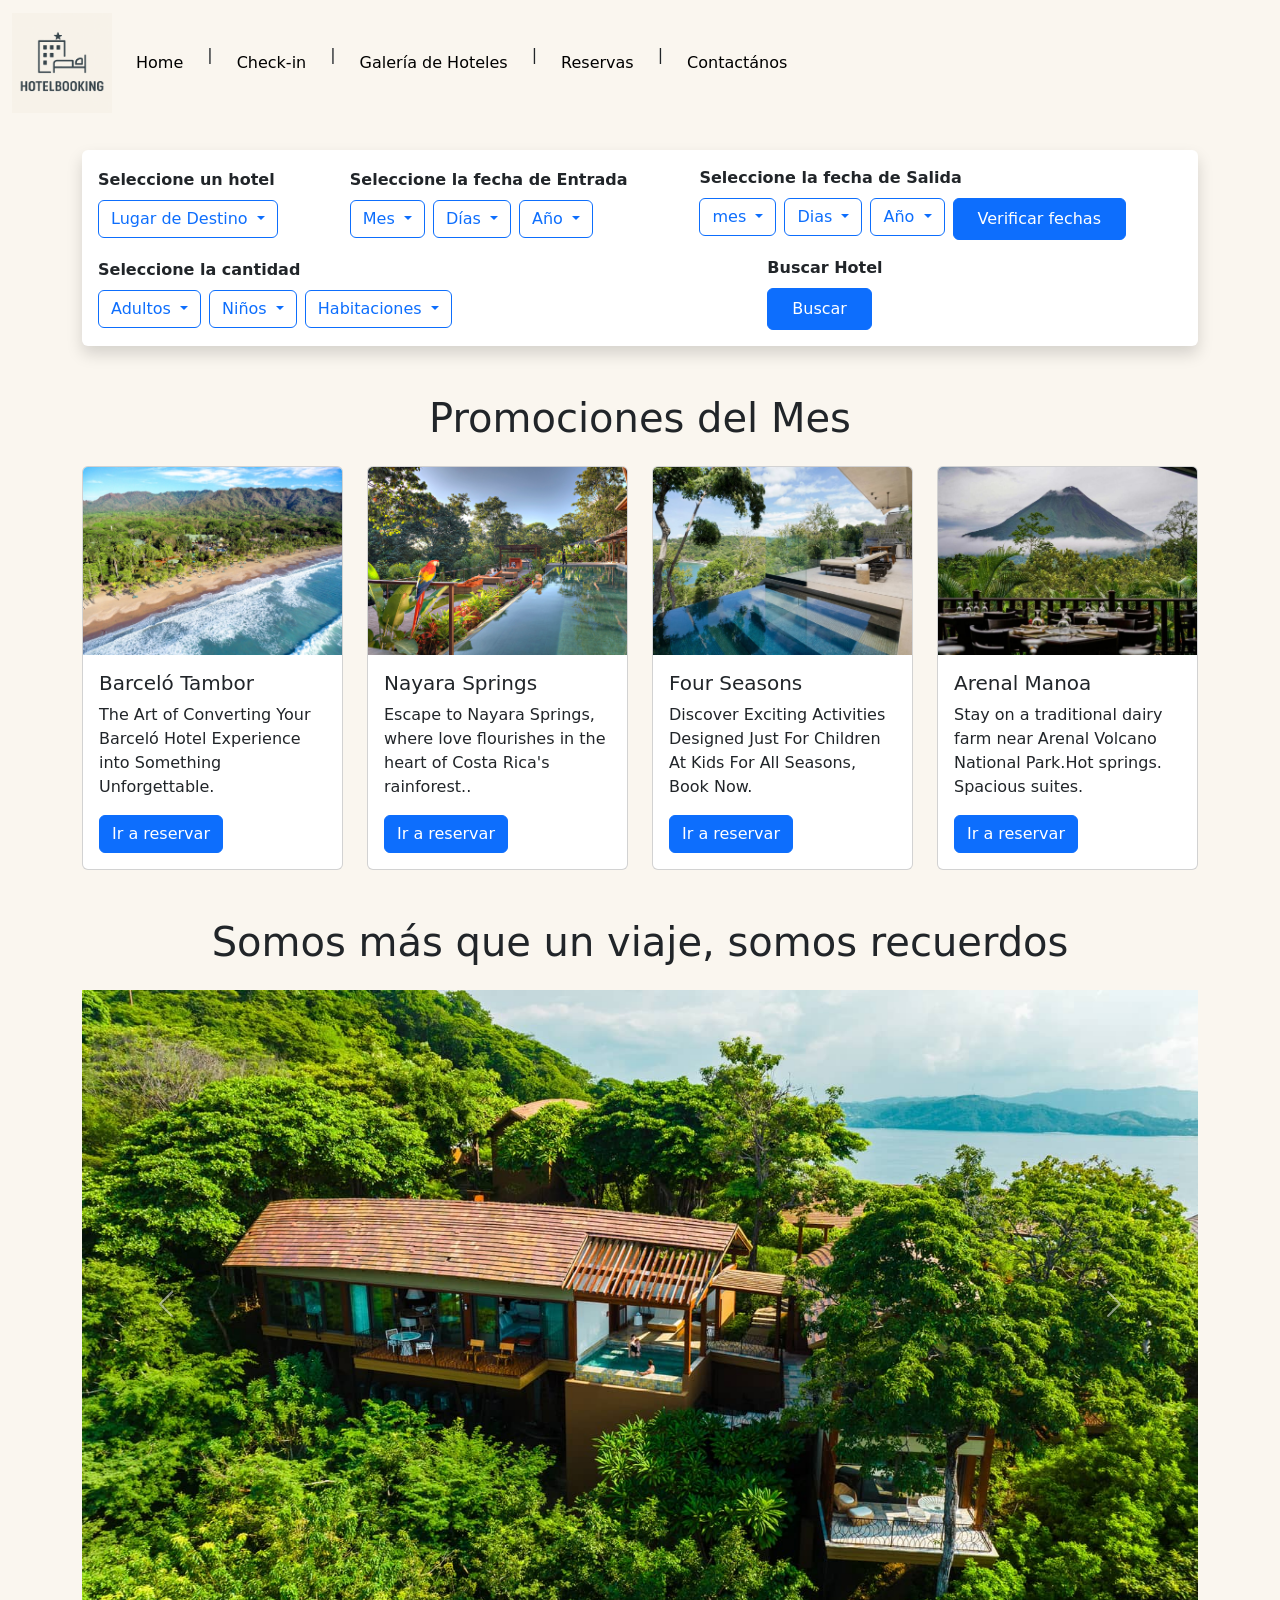
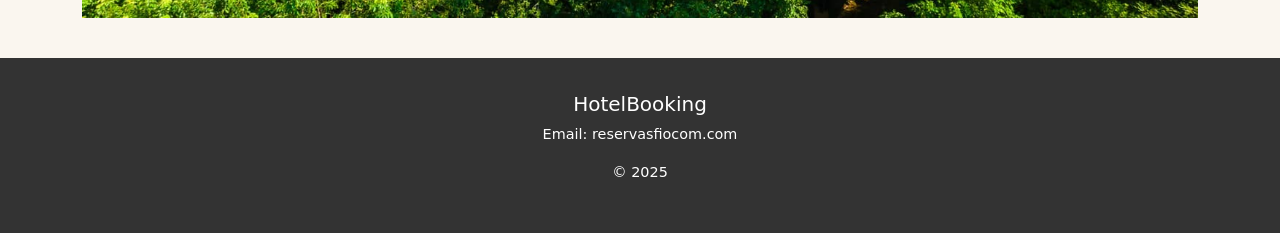
==== index.html @ 276666b4 "WIP validaciones paginas" ====
<!doctype html>
<html lang="en">

  <head>
    <meta charset="utf-8">
    <meta name="viewport" content="width=device-width, initial-scale=1">
    <title>PaginaPrincipal</title>
    <link rel="stylesheet" href="Style.css">
    <link
      href="https://cdn.jsdelivr.net/npm/bootstrap@5.3.5/dist/css/bootstrap.min.css"
      rel="stylesheet"
      integrity="sha384-SgOJa3DmI69IUzQ2PVdRZhwQ+dy64/BUtbMJw1MZ8t5HZApcHrRKUc4W0kG879m7"
      crossorigin="anonymous">
    <script>
        // Declaraciones globales para que no se redeclaren en los scripts internos
        let hotelSeleccionado = null;
        let mesSeleccionado = null;
        let diaSeleccionado = null;
        let añoSeleccionado = null;
        let mesSeleccionadoSalida = null;
        let diaSeleccionadoSalida = null;
        let añoSeleccionadoSalida = null;
        let adultoSeleccionado = null;
        let ninoSeleccionado = null;
        let habitacionesSeleccionadas = null;
      </script>
  </head>

  <body style="background-color: #FAF6EF">
    <header>
      <nav class="navbar navbar-expand-lg" style="background-color: #FAF6EF;">
        <div class="container-fluid">
          <a class="navbar-brand" href="index.html"><img src="img/logo.png"
              width="100px"></a>
          <button class="navbar-toggler" type="button" data-bs-toggle="collapse"
            data-bs-target="#navbarSupportedContent"
            aria-controls="navbarSupportedContent"
            aria-expanded="false" aria-label="Toggle navigation">
            <span class="navbar-toggler-icon"></span>
          </button>

          <div class="collapse navbar-collapse">
            <ul class="navbar-nav me-auto">
              <li class="nav-item">
                <a class="nav-link active" aria-current="page"
                  href="index.html">Home</a>
              </li>
              <div class="px-3">|</div>
              <li class="nav-item">
                <a class="nav-link active" aria-current="page"
                  href="checkIn.html">Check-in</a>
              </li>
              <div class="px-3">|</div>
              <li class="nav-item">
                <a class="nav-link active" aria-current="page"
                  href="galeriaDeHoteles.html">Galería de
                  Hoteles</a>
              </li>
              <div class="px-3">|</div>
              <li class="nav-item">
                <a class="nav-link active" aria-current="page"
                  href="reservas.html">Reservas</a>
              </li>
              <div class="px-3">|</div>
              <li class="nav-item">
                <a class="nav-link active" aria-current="page"
                  href="contactanos.html">Contactános</a>
              </li>
            </ul>
          </div>
        </nav>
      </header>

      <div class="container my-4">
        <div
          class="p-3 rounded shadow d-flex flex-wrap align-items-center bg-white gap-3"
          , class="row">

          <!-- hotel -->
          <div class="d-flex align-items-center flex-grow-1">
            <div class="col-md-12">
              <strong class="mb-2 d-block">Seleccione un hotel</strong>
              <div class="dropdown">
                <button id="dropdownHotelBtn"
                  class="btn btn-outline-primary dropdown-toggle" href="#"
                  role="button"
                  data-bs-toggle="dropdown" aria-expanded="false">
                  Lugar de Destino
                </button>

                <ul class="dropdown-menu">
                  <li><a class="dropdown-item" href="#"
                      onclick="seleccionarHotel('Barceló Tambor - All Inclusive')">Barceló
                      Tambor - All Inclusive</a></li>
                  <li><hr class="dropdown-divider"></li>
                  <li><a class="dropdown-item" href="#"
                      onclick="seleccionarHotel('Nayara Gardens')">Nayara
                      Gardens</a></li>
                  <li><hr class="dropdown-divider"></li>
                  <li><a class="dropdown-item" href="#"
                      onclick="seleccionarHotel('Four Seasons Resort Costa Rica at Peninsula Papagayo')">Four
                      Seasons Resort Costa Rica</a></li>
                  <li><hr class="dropdown-divider"></li>
                  <li><a class="dropdown-item" href="#"
                      onclick="seleccionarHotel('Arenal Manoa')">Arenal
                      Manoa</a></li>
                </ul>
              </div>
            </div>
          </div>
          <script>
             
            
              function seleccionarHotel(nombreHotel) {
                document.getElementById('dropdownHotelBtn').textContent = nombreHotel;
                hotelSeleccionado = nombreHotel;
                console.log("Hotel seleccionado:", hotelSeleccionado);
              }
            </script>

          <!-- entrada mes-->
          <!-- Entrada Mes, Día y Año -->
          <div class="d-flex align-items-center flex-grow-1">
            <div class="col-md-12">
              <strong class="mb-2 d-block">Seleccione la fecha de
                Entrada</strong>

              <div class="d-flex gap-2">

                <!-- Dropdown Mes -->
                <div class="dropdown">
                  <button id="dropdownMesBtn"
                    class="btn btn-outline-primary dropdown-toggle"
                    href="#" role="button"
                    data-bs-toggle="dropdown" aria-expanded="false">
                    Mes
                  </button>

                  <ul class="dropdown-menu"
                    style="max-height: 200px; overflow-y: auto;">
                    <li><a class="dropdown-item" href="#"
                        onclick="seleccionarMes('Enero')">Enero</a></li>
                    <li><a class="dropdown-item" href="#"
                        onclick="seleccionarMes('Febrero')">Febrero</a></li>
                    <li><a class="dropdown-item" href="#"
                        onclick="seleccionarMes('Marzo')">Marzo</a></li>
                    <li><a class="dropdown-item" href="#"
                        onclick="seleccionarMes('Abril')">Abril</a></li>
                    <li><a class="dropdown-item" href="#"
                        onclick="seleccionarMes('Mayo')">Mayo</a></li>
                    <li><a class="dropdown-item" href="#"
                        onclick="seleccionarMes('Junio')">Junio</a></li>
                    <li><a class="dropdown-item" href="#"
                        onclick="seleccionarMes('Julio')">Julio</a></li>
                    <li><a class="dropdown-item" href="#"
                        onclick="seleccionarMes('Agosto')">Agosto</a></li>
                    <li><a class="dropdown-item" href="#"
                        onclick="seleccionarMes('Septiembre')">Septiembre</a></li>
                    <li><a class="dropdown-item" href="#"
                        onclick="seleccionarMes('Octubre')">Octubre</a></li>
                    <li><a class="dropdown-item" href="#"
                        onclick="seleccionarMes('Noviembre')">Noviembre</a></li>
                    <li><a class="dropdown-item" href="#"
                        onclick="seleccionarMes('Diciembre')">Diciembre</a></li>
                  </ul>
                </div>

                <script>
        document.addEventListener("DOMContentLoaded", function () {
          let mesSeleccionado = null;
      
          function seleccionarMes(nombreMes) {
            document.getElementById('dropdownMesBtn').textContent = nombreMes;
            mesSeleccionado = nombreMes;
            console.log("Mes seleccionado:", mesSeleccionado);
          }
      
          window.seleccionarMes = seleccionarMes;
        });
      </script>

                <!-- Dropdown Día -->
                <div class="dropdown">
                  <button id="dropdownDiasBtn"
                    class="btn btn-outline-primary dropdown-toggle"
                    href="#" role="button"
                    data-bs-toggle="dropdown" aria-expanded="false">
                    Días
                  </button>

                  <ul class="dropdown-menu"
                    style="max-height: 200px; overflow-y: auto;">
                    <li><a class="dropdown-item" href="#"
                        onclick="seleccionarDia('1')">1</a></li>
                    <li><a class="dropdown-item" href="#"
                        onclick="seleccionarDia('2')">2</a></li>
                    <li><a class="dropdown-item" href="#"
                        onclick="seleccionarDia('3')">3</a></li>
                    <li><a class="dropdown-item" href="#"
                        onclick="seleccionarDia('4')">4</a></li>
                    <li><a class="dropdown-item" href="#"
                        onclick="seleccionarDia('5')">5</a></li>
                    <li><a class="dropdown-item" href="#"
                        onclick="seleccionarDia('6')">6</a></li>
                    <li><a class="dropdown-item" href="#"
                        onclick="seleccionarDia('7')">7</a></li>
                    <li><a class="dropdown-item" href="#"
                        onclick="seleccionarDia('8')">8</a></li>
                    <li><a class="dropdown-item" href="#"
                        onclick="seleccionarDia('9')">9</a></li>
                    <li><a class="dropdown-item" href="#"
                        onclick="seleccionarDia('10')">10</a></li>
                    <li><a class="dropdown-item" href="#"
                        onclick="seleccionarDia('11')">11</a></li>
                    <li><a class="dropdown-item" href="#"
                        onclick="seleccionarDia('12')">12</a></li>
                    <li><a class="dropdown-item" href="#"
                        onclick="seleccionarDia('13')">13</a></li>
                    <li><a class="dropdown-item" href="#"
                        onclick="seleccionarDia('14')">14</a></li>
                    <li><a class="dropdown-item" href="#"
                        onclick="seleccionarDia('15')">15</a></li>
                    <li><a class="dropdown-item" href="#"
                        onclick="seleccionarDia('16')">16</a></li>
                    <li><a class="dropdown-item" href="#"
                        onclick="seleccionarDia('17')">17</a></li>
                    <li><a class="dropdown-item" href="#"
                        onclick="seleccionarDia('18')">18</a></li>
                    <li><a class="dropdown-item" href="#"
                        onclick="seleccionarDia('19')">19</a></li>
                    <li><a class="dropdown-item" href="#"
                        onclick="seleccionarDia('20')">20</a></li>
                    <li><a class="dropdown-item" href="#"
                        onclick="seleccionarDia('21')">21</a></li>
                    <li><a class="dropdown-item" href="#"
                        onclick="seleccionarDia('22')">22</a></li>
                    <li><a class="dropdown-item" href="#"
                        onclick="seleccionarDia('23')">23</a></li>
                    <li><a class="dropdown-item" href="#"
                        onclick="seleccionarDia('24')">24</a></li>
                    <li><a class="dropdown-item" href="#"
                        onclick="seleccionarDia('25')">25</a></li>
                    <li><a class="dropdown-item" href="#"
                        onclick="seleccionarDia('26')">26</a></li>
                    <li><a class="dropdown-item" href="#"
                        onclick="seleccionarDia('27')">27</a></li>
                    <li><a class="dropdown-item" href="#"
                        onclick="seleccionarDia('28')">28</a></li>
                    <li><a class="dropdown-item" href="#"
                        onclick="seleccionarDia('29')">29</a></li>
                    <li><a class="dropdown-item" href="#"
                        onclick="seleccionarDia('30')">30</a></li>
                    <li><a class="dropdown-item" href="#"
                        onclick="seleccionarDia('31')">31</a></li>
                  </ul>
                </div>

                <script>
  document.addEventListener("DOMContentLoaded", function () {
    

    function seleccionarDia(nombreDia) {
      document.getElementById('dropdownDiasBtn').textContent = nombreDia;
      diaSeleccionado = nombreDia;
      console.log("Día seleccionado:", diaSeleccionado);
    }

    // Asigna la función al ámbito global
    window.seleccionarDia = seleccionarDia;
  });
</script>

                <!-- Dropdown Año -->
                <div class="dropdown">
                  <button id="dropdownAñoBtn"
                    class="btn btn-outline-primary dropdown-toggle"
                    href="#" role="button"
                    data-bs-toggle="dropdown" aria-expanded="false">
                    Año
                  </button>

                  <ul class="dropdown-menu"
                    style="max-height: 200px; overflow-y: auto;">
                    <li><a class="dropdown-item" href="#"
                        onclick="seleccionarAño('2025')">2025</a></li>
                    <li><a class="dropdown-item" href="#"
                        onclick="seleccionarAño('2026')">2026</a></li>
                    <li><a class="dropdown-item" href="#"
                        onclick="seleccionarAño('2027')">2027</a></li>
                  </ul>
                </div>

                <script>
        
        function seleccionarAño(año) {
          document.getElementById('dropdownAñoBtn').textContent = año;
          añoSeleccionado = año;
          console.log("año seleccionado:", añoSeleccionado);
        }
      </script>

              </div>
            </div>
          </div>
          <!-- salida reserva-->
          <div class="d-flex align-items-center flex-grow-1">
            <div class="col-md-12">
              <strong class="mb-2 d-block">Seleccione la fecha de
                Salida</strong>

              <div class="d-flex gap-2">
                <div class="dropdown">
                  <button id="dropdownMesSalidaBtn"
                    class="btn btn-outline-primary dropdown-toggle" href="#"
                    role="button"
                    data-bs-toggle="dropdown" aria-expanded="false">
                    mes
                  </button>

                  <!--mes -->
                  <ul class="dropdown-menu"
                    style="max-height: 200px; overflow-y: auto;">
                    <li><a class="dropdown-item" href="#"
                        onclick="seleccionarMesSalida('Enero')">Enero
                      </a></li>
                    <li><a class="dropdown-item" href="#"
                        onclick="seleccionarMesSalida('Febrero')">Febrero</a></li>
                    <li><a class="dropdown-item" href="#"
                        onclick="seleccionarMesSalida('Marzo')">Marzo</a></li>
                    <li><a class="dropdown-item" href="#"
                        onclick="seleccionarMesSalida('Abril')">Abril</a></li>
                    <li><a class="dropdown-item" href="#"
                        onclick="seleccionarMesSalida('Mayo')">Mayo</a></li>
                    <li><a class="dropdown-item" href="#"
                        onclick="seleccionarMesSalida('Junio')">Junio</a></li>
                    <li><a class="dropdown-item" href="#"
                        onclick="seleccionarMesSalida('Julio')">Julio</a></li>
                    <li><a class="dropdown-item" href="#"
                        onclick="seleccionarMesSalida('Agosto')">Agosto</a></li>
                    <li><a class="dropdown-item" href="#"
                        onclick="seleccionarMesSalida('Septiembre')">Septiembre</a></li>
                    <li><a class="dropdown-item" href="#"
                        onclick="seleccionarMesSalida('Octubre')">Octubre</a></li>
                    <li><a class="dropdown-item" href="#"
                        onclick="seleccionarMesSalida('Noviembre')">Noviembre</a></li>
                    <li><a class="dropdown-item" href="#"
                        onclick="seleccionarMesSalida('Diciembre')">Diciembre</a></li>
                  </ul>
                </div>

                <script>
                
              function seleccionarMesSalida(nombreMes) {
                document.getElementById('dropdownMesSalidaBtn').textContent = nombreMes;
                mesSeleccionadoSalida = nombreMes;
                console.log("mes seleccionado:", mesSeleccionadoSalida);
              }
            </script>
                <!--Dias -->
                <div class=" dropdown">

                  <button id="dropdownDiasSalidaBtn"
                    class="btn btn-outline-primary dropdown-toggle" href="#"
                    role="button"
                    data-bs-toggle="dropdown" aria-expanded="false">
                    Dias
                  </button>

                  <ul class="dropdown-menu"
                    style="max-height: 200px; overflow-y: auto;">
                    <li><a class="dropdown-item" href="#"
                        onclick="seleccionarDiaSalida('1')">1</a></li>
                    <li><a class="dropdown-item" href="#"
                        onclick="seleccionarDiaSalida('2')">2</a></li>
                    <li><a class="dropdown-item" href="#"
                        onclick="seleccionarDiaSalida('3')">3</a></li>
                    <li><a class="dropdown-item" href="#"
                        onclick="seleccionarDiaSalida('4')">4</a></li>
                    <li><a class="dropdown-item" href="#"
                        onclick="seleccionarDiaSalida('5')">5</a></li>
                    <li><a class="dropdown-item" href="#"
                        onclick="seleccionarDiaSalida('6')">6</a></li>
                    <li><a class="dropdown-item" href="#"
                        onclick="seleccionarDiaSalida('7')">7</a></li>
                    <li><a class="dropdown-item" href="#"
                        onclick="seleccionarDiaSalida('8')">8</a></li>
                    <li><a class="dropdown-item" href="#"
                        onclick="seleccionarDiaSalida('9')">9</a></li>
                    <li><a class="dropdown-item" href="#"
                        onclick="seleccionarDiaSalida('10')">10</a></li>
                    <li><a class="dropdown-item" href="#"
                        onclick="seleccionarDiaSalida('11')">11</a></li>
                    <li><a class="dropdown-item" href="#"
                        onclick="seleccionarDiaSalida('12')">12</a></li>
                    <li><a class="dropdown-item" href="#"
                        onclick="seleccionarDiaSalida('13')">13</a></li>
                    <li><a class="dropdown-item" href="#"
                        onclick="seleccionarDiaSalida('14')">14</a></li>
                    <li><a class="dropdown-item" href="#"
                        onclick="seleccionarDiaSalida('15')">15</a></li>
                    <li><a class="dropdown-item" href="#"
                        onclick="seleccionarDiaSalida('16')">16</a></li>
                    <li><a class="dropdown-item" href="#"
                        onclick="seleccionarDiaSalida('17')">17</a></li>
                    <li><a class="dropdown-item" href="#"
                        onclick="seleccionarDiaSalida('18')">18</a></li>
                    <li><a class="dropdown-item" href="#"
                        onclick="seleccionarDiaSalida('19')">19</a></li>
                    <li><a class="dropdown-item" href="#"
                        onclick="seleccionarDiaSalida('20')">20</a></li>
                    <li><a class="dropdown-item" href="#"
                        onclick="seleccionarDiaSalida('21')">21</a></li>
                    <li><a class="dropdown-item" href="#"
                        onclick="seleccionarDiaSalida('22')">22</a></li>
                    <li><a class="dropdown-item" href="#"
                        onclick="seleccionarDiaSalida('23')">23</a></li>
                    <li><a class="dropdown-item" href="#"
                        onclick="seleccionarDiaSalida('24')">24</a></li>
                    <li><a class="dropdown-item" href="#"
                        onclick="seleccionarDiaSalida('25')">25</a></li>
                    <li><a class="dropdown-item" href="#"
                        onclick="seleccionarDiaSalida('26')">26</a></li>
                    <li><a class="dropdown-item" href="#"
                        onclick="seleccionarDiaSalida('27')">27</a></li>
                    <li><a class="dropdown-item" href="#"
                        onclick="seleccionarDiaSalida('28')">28</a></li>
                    <li><a class="dropdown-item" href="#"
                        onclick="seleccionarDiaSalida('29')">29</a></li>
                    <li><a class="dropdown-item" href="#"
                        onclick="seleccionarDiaSalida('30')">30</a></li>
                    <li><a class="dropdown-item" href="#"
                        onclick="seleccionarDiaSalida('31')">31</a></li>
                  </ul>
                </div>
                <script>
                     
                      function seleccionarDiaSalida(dia) {
                        document.getElementById('dropdownDiasSalidaBtn').textContent = dia;
                        diaSeleccionadoSalida = dia;
                        console.log("dia seleccionado para salir :", diaSeleccionadoSalida);
                      }
                    </script>

                <!-- Año Salida-->
                <div class="dropdown">
                  <button id="dropdownAñoSalidaBtn"
                    class="btn btn-outline-primary dropdown-toggle" href="#"
                    role="button"
                    data-bs-toggle="dropdown" aria-expanded="false">
                    Año
                  </button>

                  <ul class="dropdown-menu"
                    style="max-height: 200px; overflow-y: auto;">
                    <li><a class="dropdown-item" href="#"
                        onclick="seleccionarAñoSalida('2025')">2025</a></li>
                    <li><a class="dropdown-item" href="#"
                        onclick="seleccionarAñoSalida('2026')">2026</a></li>
                    <li><a class="dropdown-item" href="#"
                        onclick="seleccionarAñoSalida('2027')">2027</a></li>
                  </ul>
                </div>
                <script>
               
               
                function seleccionarAñoSalida(año) {
                  document.getElementById('dropdownAñoSalidaBtn').textContent = año;
                  añoSeleccionadoSalida = año;
                  console.log("año seleccionado:", añoSeleccionadoSalida);
                }
              </script>
                <script>
                  const meses = {
                    "Enero": 0, "Febrero": 1, "Marzo": 2, "Abril": 3,
                    "Mayo": 4, "Junio": 5, "Julio": 6, "Agosto": 7,
                    "Septiembre": 8, "Octubre": 9, "Noviembre": 10, "Diciembre": 11
                  };
                </script>

                <script>
  function validarFechas() {
    const seleccionarMes = document.getElementById('dropdownMesBtn').textContent;
    const seleccionarDia = document.getElementById('dropdownDiasBtn').textContent;
    const seleccionarAño = document.getElementById('dropdownAñoBtn').textContent;
    
    if (
      !seleccionarMes || !seleccionarDia || !seleccionarAño ||
      !mesSeleccionadoSalida || !diaSeleccionadoSalida || !añoSeleccionadoSalida
    ) {
      alert(" Debes seleccionar todas las fechas de entrada y salida.");
      return;
    }

    const fechaEntrada = new Date(
      parseInt(seleccionarAño),
      meses[seleccionarMes],
      parseInt(seleccionarDia)
    );

    const fechaSalida = new Date(
      parseInt(añoSeleccionadoSalida),
      meses[mesSeleccionadoSalida],
      parseInt(diaSeleccionadoSalida)
    );

    if (fechaSalida <= fechaEntrada) {
      alert("❌ La fecha no esta disponible.");
    } else {
      alert("✅ Las fecha esta disponible.");
    }
  }
</script>
                <script>           
  function direcionPaginaHabitacion() {
    if (hotelSeleccionado && mesSeleccionado && diaSeleccionado && añoSeleccionado && mesSeleccionadoSalida && diaSeleccionadoSalida && añoSeleccionadoSalida && adultoSeleccionado && ninoSeleccionado && habitacionesSeleccionadas === "Arenal Manoa") {
      window.location.href = "Manoa.html";
    } else if (hotelSeleccionado === "Barceló Tambor - All Inclusive") {
      window.location.href = "Barcelo.html";
    } else if (hotelSeleccionado === "Nayara Gardens") {
      window.location.href = "Nayara.html";
    }else if (hotelSeleccionado === "Four Seasons Resort Costa Rica at Peninsula Papagayo") {
      window.location.href = "papagayo.html";
    } else {
      window.location.href = "Manoa.html";
    }


    
      
  }
  </script>
                <button class="btn btn-primary px-4 py-2"
                  onclick="validarFechas()">Verificar fechas</button>

              </div>
            </div>
          </div>

          <!-- boton buscar y huespedes -->
          <!-- Habitaciones -->
          <div class="d-flex align-items-center flex-grow-1">
            <div class="col-md-12">
              <strong class="mb-2 d-block">Seleccione la cantidad</strong>
              <div class="d-flex gap-2">
                <div class="dropdown">
                  <button id="dropdownAñoAdultoBtn"
                    class="btn btn-outline-primary dropdown-toggle" href
                    role="button"
                    data-bs-toggle="dropdown" aria-expanded="false">
                    Adultos
                  </button>

                  <ul class="dropdown-menu"
                    style="max-height: 200px; overflow-y: auto;">

                    <li><a class="dropdown-item" href="#"
                        onclick="seleccionarAdulto('1')">1</a></li>
                    <li><a class="dropdown-item" href="#"
                        onclick="seleccionarAdulto('2')">2</a></li>
                    <li><a class="dropdown-item" href="#"
                        onclick="seleccionarAdulto('3')">3</a></li>
                    <li><a class="dropdown-item" href="#"
                        onclick="seleccionarAdulto('4')">4</a></li>
                    <li><a class="dropdown-item" href="#"
                        onclick="seleccionarAdulto('5')">5</a></li>
                  </ul>
                </div>

                <script>
                  
                  function seleccionarAdulto(adulto) {
                   document.getElementById('dropdownAñoAdultoBtn').textContent = adulto;
                     localStorage.setItem("adultosSeleccionados", adulto);  // Se guarda en localStorage
                     console.log("Adultos seleccionados:", adulto);
                  }
                </script>

                <div class="dropdown">
                  <button id="dropdownninoBtn"
                    class="btn btn-outline-primary dropdown-toggle" href="#"
                    role="button"
                    data-bs-toggle="dropdown" aria-expanded="false">
                    Niños

                  </button>

                  <ul class="dropdown-menu"
                    style="max-height: 200px; overflow-y: auto;">

                    <li><a class="dropdown-item" href="#"
                        onclick="seleccionarnino('1')">1</a></li>
                    <li><a class="dropdown-item" href="#"
                        onclick="seleccionarnino('2')">2</a></li>
                    <li><a class="dropdown-item" href="#"
                        onclick="seleccionarnino('3')">3</a></li>
                    <li><a class="dropdown-item" href="#"
                        onclick="seleccionarnino('4')">4</a></li>
                    <li><a class="dropdown-item" href="#"
                        onclick="seleccionarnino('5')">5</a></li>
                  </ul>
                </div>

                <script>
                 
                  function seleccionarnino(nino) {
                    document.getElementById('dropdownninoBtn').textContent = nino;
                    ninoSeleccionado = nino;
                    console.log("niño seleccionado:", ninoSeleccionado);
                  }
                </script>

                <div class="dropdown">
                  <button id="dropdownHabitacionesBtn"
                    class="btn btn-outline-primary dropdown-toggle" href="#"
                    role="button"
                    data-bs-toggle="dropdown" aria-expanded="false">
                    Habitaciones
                  </button>

                  <ul class="dropdown-menu"
                    style="max-height: 200px; overflow-y: auto;">
                    <li><a class="dropdown-item" href="#"
                        onclick="seleccionarHabitaciones('1')">1</a></li>
                    <li><a class="dropdown-item" href="#"
                        onclick="seleccionarHabitaciones('2')">2</a></li>
                    <li><a class="dropdown-item" href="#"
                        onclick="seleccionarHabitaciones('3')">3</a></li>
                    <li><a class="dropdown-item" href="#"
                        onclick="seleccionarHabitaciones('4')">4</a></li>
                    <li><a class="dropdown-item" href="#"
                        onclick="seleccionarHabitaciones('5')">5</a></li>
                  </ul>

                  <script>
                    
                    function seleccionarHabitaciones(habitaciones) {
                      document.getElementById('dropdownHabitacionesBtn').textContent = habitaciones;
                      habitacionesSeleccionadas = habitaciones;
                      console.log("habitaciones seleccionadas:", habitacionesSeleccionadas);
                    }
                  </script>
                </div>

              </div>
            </div>
          </div>
        </header>
        <script>

          

        </script>
        <div class="d-flex align-items-center flex-grow-1">
          <div class="col-md-12">
            <strong class="mb-2 d-block">Buscar Hotel</strong>
            <div class="d-flex gap-2">
              <div class="dropdown">

                <button class="btn btn-primary px-4 py-2"
                  onclick="direcionPaginaHabitacion()">Buscar</button>

              </div>
            </div>
          </div>
        </div>
      </div>
    </div>

    <div class="container">
      <div class="mt-5"></div>
      <h1 class="text-center mb-4">Promociones del Mes</h1>

      <div class="contenedor">
        <header class="row justify-content-center"
          style="background-color: #FAF6EF;">
          <div class="col-lg-3 col-md-6 col-sm-12 col-3">
            <div class="card" style=width:100%>
              <img src="img/barceloPlaya.jpg" class="card-img-top" alt="img">
              <div class="card-body">
                <h5 class="card-title">Barceló Tambor</h5>
                <p class="card-text">The Art of Converting Your Barceló Hotel
                  Experience into Something Unforgettable.</p>
                <a href="reservas.html" class="btn btn-primary">Ir a
                  reservar</a>
              </div>

            </div>
          </div>
          <div class="col-lg-3 col-md-6 col-sm-12 col-3">
            <div class="card" style=width:100%>
              <img src="img/Nayara.jpg" class="card-img-top" alt="img">
              <div class="card-body">
                <h5 class="card-title">Nayara Springs</h5>
                <p class="card-text">Escape to Nayara Springs, where love
                  flourishes in the heart of Costa Rica's rainforest..</p>
                <a href="reservas.html" class="btn btn-primary">Ir a
                  reservar</a>
              </div>
            </div>
          </div>
          <div class="col-lg-3 col-md-6 col-sm-12 col-3">
            <div class="card" style=width:100%>
              <img src="img/four.jpg" class="card-img-top" alt="img">
              <div class="card-body">
                <h5 class="card-title">Four Seasons </h5>
                <p class="card-text">Discover Exciting Activities Designed Just
                  For Children At Kids For All Seasons, Book Now.</p>
                <a href="reservas.html" class="btn btn-primary">Ir a
                  reservar</a>
              </div>
            </div>
          </div>
          <div class="col-lg-3 col-md-6 col-sm-12 col-3">
            <div class="card" style=width:100%>
              <img src="img/arenal.jpg" class="card-img-top" alt="img">
              <div class="card-body">
                <h5 class="card-title">Arenal Manoa</h5>
                <p class="card-text">Stay on a traditional dairy farm near
                  Arenal Volcano National Park.Hot springs. Spacious suites.</p>
                <a href="reservas.html" class="btn btn-primary">Ir a
                  reservar</a>
              </div>
            </div>
          </div>
        </header>
      </div>
    </div>

    <div class="container">
      <div class="mt-5"></div>
      <h1 class="text-center mb-4">Somos más que un viaje, somos
        recuerdos</h1>
      <div id="carouselExample" class="carousel slide">
        <div class="carousel-inner">
          <div class="carousel-item active">
            <img src="img/bosquef.jpg" class="d-block w-100" alt="...">
          </div>
          <div class="carousel-item">
            <img src="img/arenal-costa-rica-hot-springs-resort-h1.jpg"
              class="d-block w-100" alt="...">
          </div>
          <div class="carousel-item">
            <img src="img/barcelocuarto.jpg" class="d-block w-100" alt="...">
          </div>
        </div>
        <button class="carousel-control-prev" type="button"
          data-bs-target="#carouselExample" data-bs-slide="prev">
          <span class="carousel-control-prev-icon" aria-hidden="true"></span>
          <span class="visually-hidden">Previous</span>
        </button>
        <button class="carousel-control-next" type="button"
          data-bs-target="#carouselExample" data-bs-slide="next">
          <span class="carousel-control-next-icon" aria-hidden="true"></span>
          <span class="visually-hidden">Next</span>
        </button>
      </div>
    </div>

    <script
      src="https://cdn.jsdelivr.net/npm/bootstrap@5.3.5/dist/js/bootstrap.bundle.min.js"
      integrity="sha384-k6d4wzSIapyDyv1kpU366/PK5hCdSbCRGRCMv+eplOQJWyd1fbcAu9OCUj5zNLiq"
      crossorigin="anonymous">
    </script>

    <footer>
      <div class="container text-center py-4">
        <h5>HotelBooking</h5>
        <p>Email: reservasfiocom.com
          <p>&copy; 2025 </p>
        </footer>

      </body>

    </html>
---- Style.css ----
footer {
    background-color: #333;
    color: white;
    text-align: center;
    margin-top: 40px;
    padding: 10px 0; 
    
}

footer p {
    font-size: 0.9rem;
}
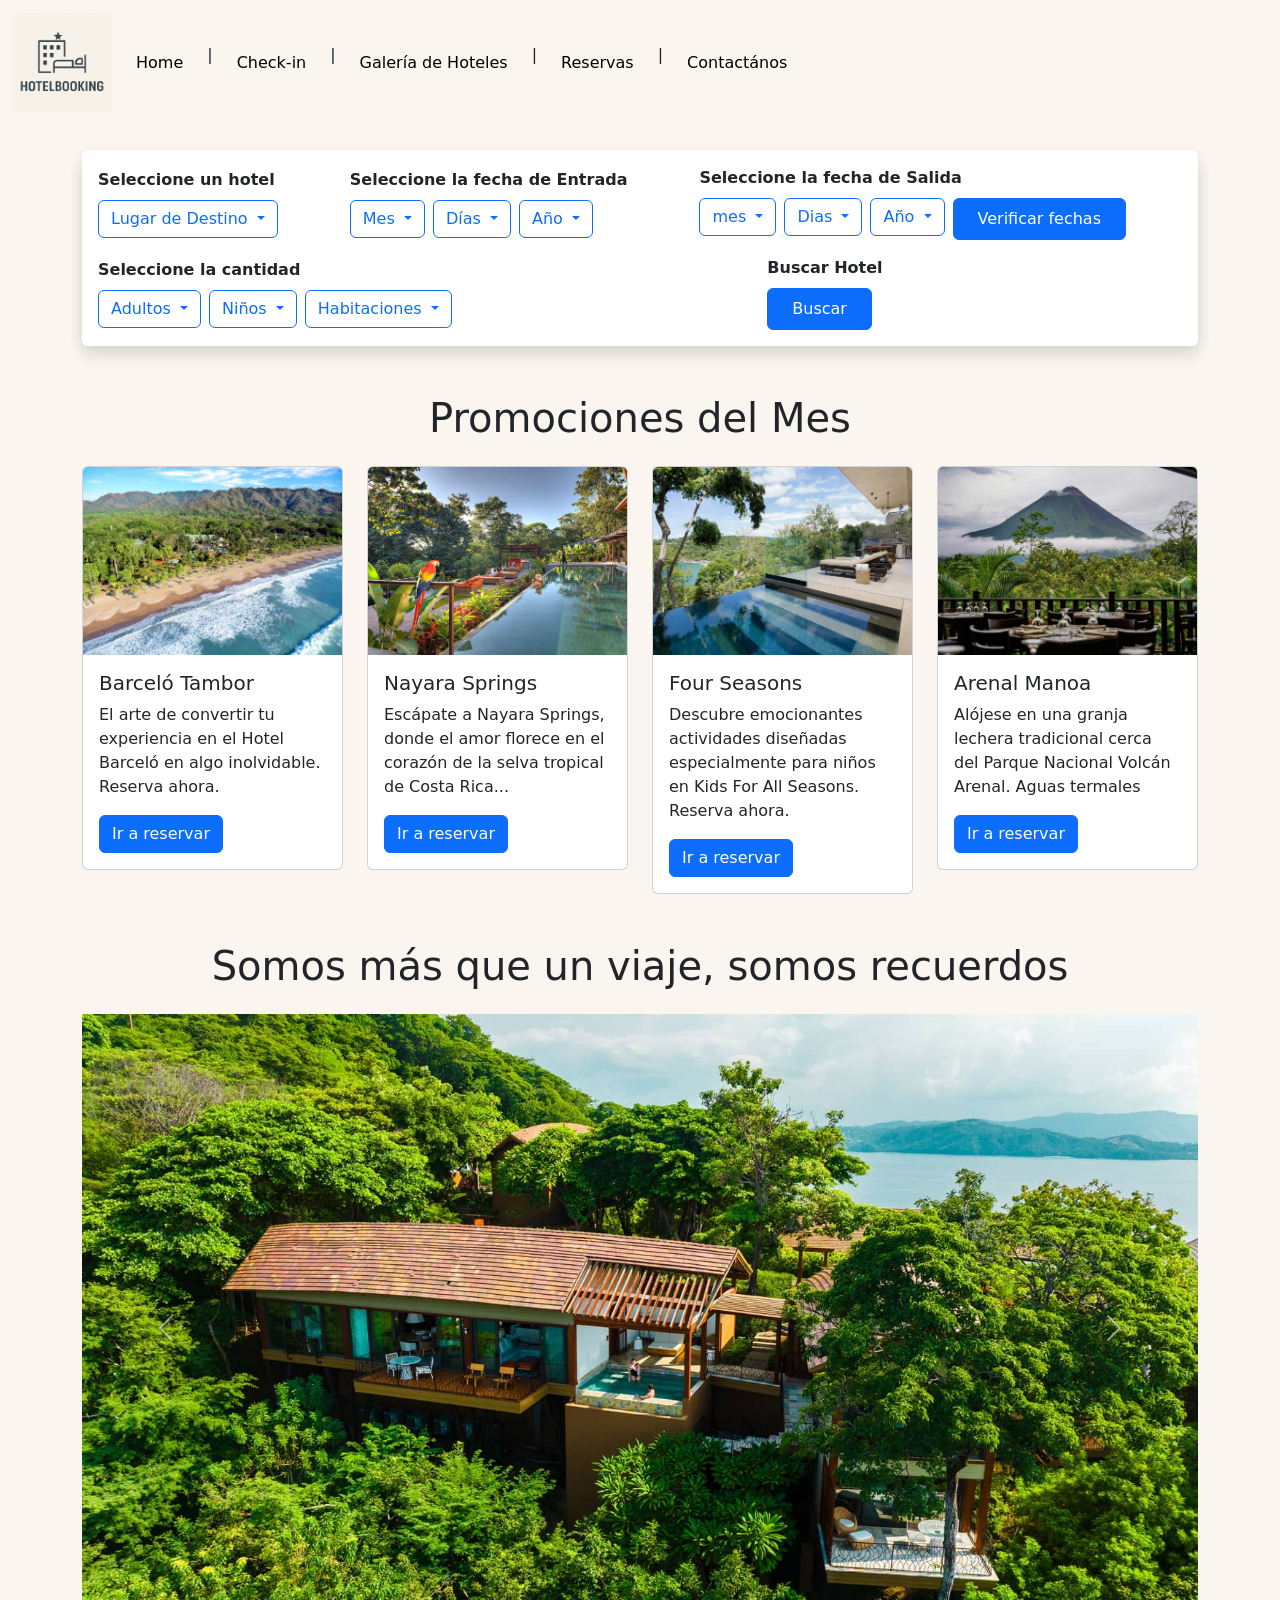
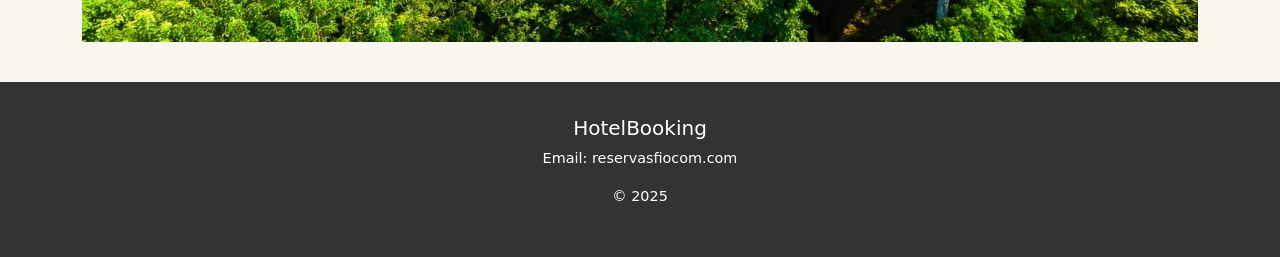
==== commit bb52773a: "terminado TODO" ====
--- a/index.html
+++ b/index.html
@@ -512,21 +512,18 @@
 </script>
                 <script>           
   function direcionPaginaHabitacion() {
-    if (hotelSeleccionado && mesSeleccionado && diaSeleccionado && añoSeleccionado && mesSeleccionadoSalida && diaSeleccionadoSalida && añoSeleccionadoSalida && adultoSeleccionado && ninoSeleccionado && habitacionesSeleccionadas === "Arenal Manoa") {
+    if (hotelSeleccionado && mesSeleccionado && diaSeleccionado && añoSeleccionado && mesSeleccionadoSalida && diaSeleccionadoSalida && añoSeleccionadoSalida && adultoSeleccionado && ninoSeleccionado && habitacionesSeleccionadas == "Arenal Manoa") {
       window.location.href = "Manoa.html";
-    } else if (hotelSeleccionado === "Barceló Tambor - All Inclusive") {
+    } else if (hotelSeleccionado == "Barceló Tambor - All Inclusive") {
       window.location.href = "Barcelo.html";
-    } else if (hotelSeleccionado === "Nayara Gardens") {
+    } else if (hotelSeleccionado == "Nayara Gardens") {
       window.location.href = "Nayara.html";
-    }else if (hotelSeleccionado === "Four Seasons Resort Costa Rica at Peninsula Papagayo") {
+    }else if (hotelSeleccionado == "Four Seasons Resort Costa Rica at Peninsula Papagayo") {
       window.location.href = "papagayo.html";
-    } else {
-      window.location.href = "Manoa.html";
-    }
-
-
+    } else if (!hotelSeleccionado || !mesSeleccionado || !diaSeleccionado || !añoSeleccionado || !mesSeleccionadoSalida || !diaSeleccionadoSalida || !añoSeleccionadoSalida || !adultoSeleccionado || !ninoSeleccionado || !habitacionesSeleccionadas){
+      alert("❌ Debes seleccionar todas las fechas de entrada y salida.");  
     
-      
+    }  
   }
   </script>
                 <button class="btn btn-primary px-4 py-2"
@@ -565,7 +562,6 @@
                         onclick="seleccionarAdulto('5')">5</a></li>
                   </ul>
                 </div>
-
                 <script>
                   
                   function seleccionarAdulto(adulto) {
@@ -678,8 +674,8 @@
               <img src="img/barceloPlaya.jpg" class="card-img-top" alt="img">
               <div class="card-body">
                 <h5 class="card-title">Barceló Tambor</h5>
-                <p class="card-text">The Art of Converting Your Barceló Hotel
-                  Experience into Something Unforgettable.</p>
+                <p class="card-text">El arte de convertir tu experiencia en el
+                  Hotel Barceló en algo inolvidable. Reserva ahora.</p>
                 <a href="reservas.html" class="btn btn-primary">Ir a
                   reservar</a>
               </div>
@@ -691,8 +687,9 @@
               <img src="img/Nayara.jpg" class="card-img-top" alt="img">
               <div class="card-body">
                 <h5 class="card-title">Nayara Springs</h5>
-                <p class="card-text">Escape to Nayara Springs, where love
-                  flourishes in the heart of Costa Rica's rainforest..</p>
+                <p class="card-text">Escápate a Nayara Springs, donde el amor
+                  florece en el corazón de la selva tropical de Costa
+                  Rica...</p>
                 <a href="reservas.html" class="btn btn-primary">Ir a
                   reservar</a>
               </div>
@@ -703,8 +700,9 @@
               <img src="img/four.jpg" class="card-img-top" alt="img">
               <div class="card-body">
                 <h5 class="card-title">Four Seasons </h5>
-                <p class="card-text">Discover Exciting Activities Designed Just
-                  For Children At Kids For All Seasons, Book Now.</p>
+                <p class="card-text">Descubre emocionantes actividades diseñadas
+                  especialmente para niños en Kids For All Seasons. Reserva
+                  ahora.</p>
                 <a href="reservas.html" class="btn btn-primary">Ir a
                   reservar</a>
               </div>
@@ -715,8 +713,8 @@
               <img src="img/arenal.jpg" class="card-img-top" alt="img">
               <div class="card-body">
                 <h5 class="card-title">Arenal Manoa</h5>
-                <p class="card-text">Stay on a traditional dairy farm near
-                  Arenal Volcano National Park.Hot springs. Spacious suites.</p>
+                <p class="card-text">Alójese en una granja lechera tradicional
+                  cerca del Parque Nacional Volcán Arenal. Aguas termales</p>
                 <a href="reservas.html" class="btn btn-primary">Ir a
                   reservar</a>
               </div>
